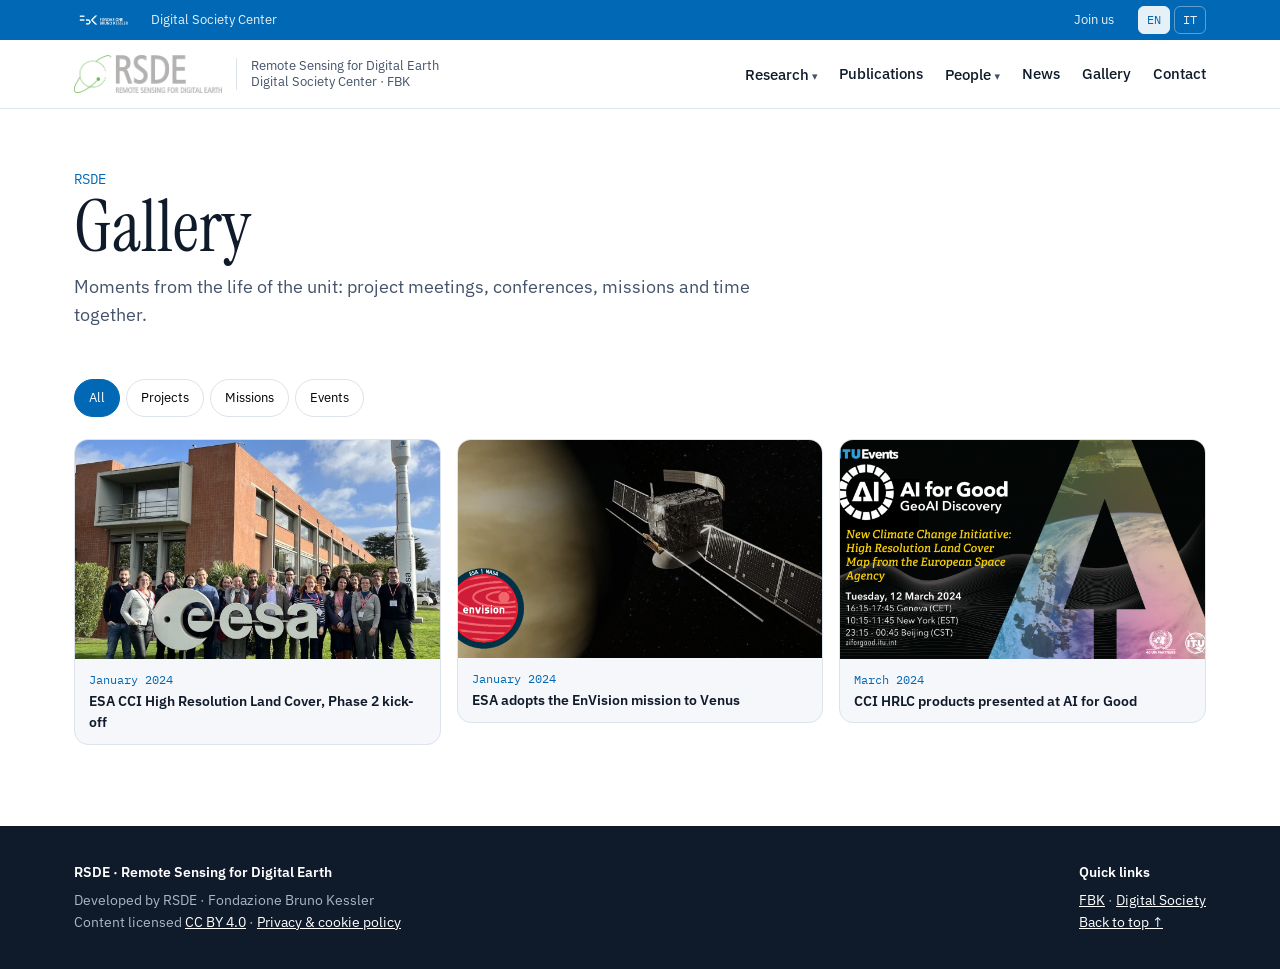
==== gallery.html @ 17e5438f "agg" ====
<!DOCTYPE html>
<html lang="en">
<head>
<meta charset="utf-8">
<meta name="viewport" content="width=device-width, initial-scale=1">
<title>Gallery · RSDE · FBK</title>
<meta name="description" content="Remote Sensing for Digital Earth (RSDE) is a research unit of the Digital Society Center at Fondazione Bruno Kessler. We develop methods to analyse remote sensing data for Earth observation and planetary exploration.">
<meta name="theme-color" content="#0068b4">
<link rel="icon" href="img/cropped-RSDE_Planet_colour_transparent-270x270.png">
<link rel="preconnect" href="https://fonts.googleapis.com">
<link rel="preconnect" href="https://fonts.gstatic.com" crossorigin>
<link href="https://fonts.googleapis.com/css2?family=IBM+Plex+Mono:wght@400;500&family=IBM+Plex+Sans:wght@400;500;600&family=Instrument+Serif:ital@0;1&display=swap" rel="stylesheet">
<script>
/* Images are served from ./img/ ; if a file is missing, fall back to the original URL */
window.addEventListener('error',function(e){var t=e.target;
  if(t&&t.tagName==='IMG'&&t.dataset.fallback&&!t.dataset.tried){t.dataset.tried='1';t.src=t.dataset.fallback;}},true);
</script>
<link rel="stylesheet" href="style.css">
</head>
<body id="top">

<div class="topbar">
  <div class="wrap">
    <a href="https://www.fbk.eu/" title="Fondazione Bruno Kessler"><img src="img/fbk-logo-white.png" data-fallback="https://most.fbk.eu/assets/images/logos/FBK_Logo_Horizontal_white.png" alt="Fondazione Bruno Kessler"></a>
    <a class="hide-s" href="https://digis.fbk.eu/">Digital Society Center</a>
    <div class="right">
      <a class="hide-s" href="index.html#join">Join us</a>
      <div class="lang"><a class="on" href="/">EN</a><a href="/it/">IT</a></div>
    </div>
  </div>
</div>

<header class="site">
  <div class="wrap">
    <a class="brand" href="index.html" title="RSDE home">
      <img src="img/RSDE__Digital-Society_colour.png" data-fallback="https://rsde.fbk.eu/wp-content/uploads/2022/10/RSDE__Digital-Society_colour.png" alt="RSDE · Digital Society · FBK">
      <span>Remote Sensing for Digital Earth<br>Digital Society Center · FBK</span>
    </a>
    <button class="burger" aria-label="Menu" onclick="document.querySelector('nav.main').classList.toggle('open')">☰</button>
    <nav class="main" onclick="if(event.target.tagName==='A')this.classList.remove('open')">
      <div class="dd"><a href="index.html#approach">Research</a>
        <div class="menu"><a href="index.html#approach">What we do</a><a href="index.html#projects">Projects</a><a href="index.html#work">Products & data</a></div>
      </div>
      <a href="index.html#publications">Publications</a>
      <div class="dd"><a href="index.html#team">People</a>
        <div class="menu"><a href="index.html#team">Team</a><a href="index.html#former">Alumni</a><a href="index.html#join">Join us</a></div>
      </div>
      <a href="index.html#latest">News</a>
      <a href="gallery.html">Gallery</a>
      <a href="index.html#contact">Contact</a>
    </nav>
  </div>
</header>

<main class="wrap">
  <div class="gal-hero">
    <span class="sec-num">RSDE</span>
    <h1>Gallery</h1>
    <p>Moments from the life of the unit: project meetings, conferences, missions and time together.</p>
  </div>
  <div class="gfilters" id="gfilters"></div>
  <div class="gallery" id="gallery"></div>
</main>

<dialog id="lightbox" aria-label="Photo viewer">
  <button class="x" aria-label="Close">×</button>
  <button class="prev" aria-label="Previous">←</button>
  <img alt="">
  <div class="cap"></div>
  <button class="next" aria-label="Next">→</button>
</dialog>

<footer>
  <div class="wrap">
    <div>
      <div style="color:#fff;font-weight:600;margin-bottom:6px">RSDE · Remote Sensing for Digital Earth</div>
      Developed by RSDE · Fondazione Bruno Kessler<br>
      Content licensed <a href="https://creativecommons.org/licenses/by/4.0/">CC BY 4.0</a> · <a href="https://www.fbk.eu/en/privacy-cookies-policy/">Privacy & cookie policy</a>
    </div>
    <div>
      <div style="color:#fff;font-weight:600;margin-bottom:6px">Quick links</div>
      <a href="https://www.fbk.eu/">FBK</a> · <a href="https://digis.fbk.eu/">Digital Society</a><br>
      <a href="#top">Back to top ↑</a>
    </div>
  </div>
</footer>

<script>
/* ---------- PHOTOS: add your group photos here ----------
   Put the image files in img/gallery/ and add one line per photo:
   {src:"img/gallery/name.jpg", title:"…", date:"2025-06", tag:"Events"}
   tag is used for the filter buttons (e.g. Team, Events, Conferences, Missions). */
const PHOTOS = [
  {src:"img/MicrosoftTeams-image-46-627x376.jpg", fallback:"https://rsde.fbk.eu/wp-content/uploads/2024/01/MicrosoftTeams-image-46-627x376.jpg",
   title:"ESA CCI High Resolution Land Cover, Phase 2 kick-off", date:"January 2024", tag:"Projects"},
  {src:"img/IMG_4627-627x375.png", fallback:"https://rsde.fbk.eu/wp-content/uploads/2024/01/IMG_4627-627x375.png",
   title:"ESA adopts the EnVision mission to Venus", date:"January 2024", tag:"Missions"},
  {src:"img/03-12-GEO-AI-627x376.png", fallback:"https://rsde.fbk.eu/wp-content/uploads/2024/02/03-12-GEO-AI-627x376.png",
   title:"CCI HRLC products presented at AI for Good", date:"March 2024", tag:"Events"}
];
/* ------------------------------------------------------- */
const esc = s => String(s).replace(/[&<>"]/g, c => ({'&':'&amp;','<':'&lt;','>':'&gt;','"':'&quot;'}[c]));
let tag = 'All', shown = [];
const tags = ['All', ...new Set(PHOTOS.map(p => p.tag).filter(Boolean))];
const fEl = document.getElementById('gfilters'), gEl = document.getElementById('gallery');
fEl.innerHTML = tags.length > 2 ? tags.map(t => `<button class="chip${t==='All'?' on':''}" data-t="${esc(t)}">${esc(t)}</button>`).join('') : '';
fEl.addEventListener('click', e => { const b = e.target.closest('.chip'); if (!b) return;
  tag = b.dataset.t; fEl.querySelectorAll('.chip').forEach(c => c.classList.toggle('on', c === b)); render(); });
function render(){
  shown = PHOTOS.filter(p => tag === 'All' || p.tag === tag);
  gEl.innerHTML = shown.length ? shown.map((p,i) => `
    <figure data-i="${i}"><img loading="lazy" src="${esc(p.src)}" ${p.fallback?`data-fallback="${esc(p.fallback)}"`:''} alt="${esc(p.title||'')}">
      ${p.title||p.date ? `<figcaption>${p.date?`<span class="d">${esc(p.date)}</span>`:''}<b>${esc(p.title||'')}</b></figcaption>` : ''}</figure>`).join('')
    : '<div class="gempty">No photos yet.</div>';
}
render();
const lb = document.getElementById('lightbox'); let cur = 0;
function show(i){ cur = (i + shown.length) % shown.length; const p = shown[cur];
  const im = lb.querySelector('img'); im.dataset.tried=''; im.dataset.fallback = p.fallback || ''; im.src = p.src; im.alt = p.title || '';
  lb.querySelector('.cap').textContent = [p.title, p.date].filter(Boolean).join(' · ');
  if (!lb.open) lb.showModal(); }
gEl.addEventListener('click', e => { const f = e.target.closest('figure'); if (f) show(+f.dataset.i); });
lb.querySelector('.prev').onclick = () => show(cur - 1);
lb.querySelector('.next').onclick = () => show(cur + 1);
lb.querySelector('.x').onclick = () => lb.close();
lb.addEventListener('click', e => { if (e.target === lb) lb.close(); });
document.addEventListener('keydown', e => { if (!lb.open) return;
  if (e.key === 'ArrowLeft') show(cur - 1); if (e.key === 'ArrowRight') show(cur + 1); });
</script>
</body>
</html>
---- style.css ----
:root{
    --blue:#0068b4; --blue-d:#004f8a; --blue-l:#e8f1f9;
    --earth:#1f7a5c; --earth-l:#e6f3ee;
    --ink:#0f1b2a; --ink-2:#44536a; --line:#dde3ea; --bg:#ffffff; --bg-2:#f5f7fa;
    --r:14px; --max:1180px;
  }
  *{box-sizing:border-box}
  html{scroll-behavior:smooth}
  body{margin:0;font-family:"IBM Plex Sans",system-ui,sans-serif;color:var(--ink);background:var(--bg);line-height:1.55;font-size:17px}
  a{color:var(--blue)}
  img{max-width:100%;display:block}
  .wrap{max-width:var(--max);margin:0 auto;padding:0 24px}
  .mono{font-family:"IBM Plex Mono",monospace}
  .serif{font-family:"Instrument Serif",Georgia,serif;font-weight:400}

  /* Top bar (dual logo, as in most.fbk.eu) */
  .topbar{background:var(--blue);color:#fff;font-size:13px}
  .topbar .wrap{display:flex;align-items:center;gap:18px;height:40px}
  .topbar img{height:20px;width:auto}
  .topbar a{color:#fff;text-decoration:none;opacity:.9}
  .topbar a:hover{opacity:1;text-decoration:underline}
  .topbar .right{margin-left:auto;display:flex;gap:16px;align-items:center}
  .topbar .lang a{border-color:rgba(255,255,255,.4);color:#fff}
  .topbar .lang a.on{background:#fff;color:var(--blue);border-color:#fff}
  @media(max-width:600px){.topbar .hide-s{display:none}}

  /* Header */
  header.site{position:sticky;top:0;z-index:50;background:rgba(255,255,255,.92);backdrop-filter:blur(8px);border-bottom:1px solid var(--line)}
  header.site .wrap{display:flex;align-items:center;gap:20px;height:68px}
  .brand{display:flex;align-items:center;gap:14px;text-decoration:none;color:var(--ink)}
  .brand img{height:38px;width:auto}
  .brand span{font-size:13px;color:var(--ink-2);line-height:1.25;border-left:1px solid var(--line);padding-left:14px}
  nav.main{margin-left:auto;display:flex;gap:22px;align-items:center}
  nav.main a{color:var(--ink);text-decoration:none;font-size:15px;font-weight:500}
  nav.main a:hover{color:var(--blue)}
  .lang{display:flex;gap:4px;margin-left:8px}
  .lang a{font-family:"IBM Plex Mono",monospace;font-size:12px;padding:4px 8px;border:1px solid var(--line);border-radius:6px;text-decoration:none;color:var(--ink-2)}
  .lang a.on{background:var(--ink);color:#fff;border-color:var(--ink)}
  .burger{display:none;margin-left:auto;background:none;border:1px solid var(--line);border-radius:8px;padding:8px 10px;cursor:pointer}
  /* Dropdowns */
  .dd{position:relative}
  .dd > a::after{content:" ▾";font-size:11px;color:var(--ink-2)}
  .dd .menu{position:absolute;top:100%;left:-14px;min-width:200px;background:#fff;border:1px solid var(--line);border-radius:12px;box-shadow:0 12px 30px rgba(15,27,42,.10);padding:8px;display:none;flex-direction:column}
  .dd .menu a{padding:8px 12px;border-radius:8px;font-weight:400;font-size:14px}
  .dd .menu a:hover{background:var(--blue-l)}
  .dd:hover .menu,.dd:focus-within .menu{display:flex}
  .dd::before{content:"";position:absolute;left:0;right:0;top:100%;height:12px}
  @media(max-width:900px){
    nav.main{display:none;position:absolute;top:68px;left:0;right:0;background:#fff;flex-direction:column;align-items:flex-start;padding:18px 24px;border-bottom:1px solid var(--line);gap:10px}
    nav.main.open{display:flex}
    .burger{display:block}
    .brand span{display:none}
    .dd .menu{display:flex;position:static;border:0;box-shadow:none;padding:4px 0 0 12px;min-width:0}
    .dd > a::after{content:""}
  }

  /* Latest news strip under hero */
  .latest{padding:28px 0 36px;border-top:1px solid var(--line);background:#fff}
  .latest .sub{margin:0 0 14px}
  .latest .rail > *{flex-basis:320px}
  .news-item{display:block;text-decoration:none;color:inherit;background:var(--bg-2);border:1px solid var(--line);border-radius:var(--r);padding:0 0 16px;overflow:hidden}
  .news-item > *:not(.nthumb){margin-left:18px;margin-right:18px}
  .news-item .nthumb{aspect-ratio:16/9;background:#0b1622;margin-bottom:12px;overflow:hidden}
  .news-item .nthumb img{width:100%;height:100%;object-fit:cover}
  .mini .mlogo{height:56px;display:flex;align-items:center;margin-bottom:10px}
  .mini .mlogo img{max-height:56px;max-width:120px;width:auto;object-fit:contain}
  .news-item:hover{border-color:var(--blue)}
  .news-item .date{font-family:"IBM Plex Mono",monospace;font-size:12px;color:var(--blue)}
  .news-item h4{margin:6px 0 4px;font-size:16px;line-height:1.3}
  .news-item p{margin:0;font-size:14px;color:var(--ink-2)}

  /* Vision / approach */
  .vision{display:grid;grid-template-columns:1fr 1.4fr;gap:48px;margin-bottom:56px;align-items:start}
  @media(max-width:860px){.vision{grid-template-columns:1fr}}
  .vision blockquote{margin:0;font-family:"Instrument Serif",Georgia,serif;font-size:clamp(26px,3vw,36px);line-height:1.15}
  .vision blockquote em{color:var(--earth)}
  .steps{display:grid;grid-template-columns:repeat(3,1fr);gap:14px}
  @media(max-width:600px){.steps{grid-template-columns:1fr}}
  .step{border-top:3px solid var(--blue);padding-top:12px}
  .step:nth-child(2){border-color:var(--earth)}
  .step:nth-child(3){border-color:var(--ink)}
  .step b{display:block;font-size:16px;margin-bottom:4px}
  .step p{margin:0;font-size:14px;color:var(--ink-2)}
  .subhead{font-family:"IBM Plex Mono",monospace;font-size:13px;color:var(--ink-2);text-transform:uppercase;letter-spacing:.06em;margin:0 0 16px}

  /* Join us */
  .join{display:grid;grid-template-columns:repeat(3,1fr);gap:18px}
  @media(max-width:900px){.join{grid-template-columns:1fr}}
  .join .card .body{gap:10px}
  .join .card a.more{margin-top:auto;font-weight:600;text-decoration:none}

  /* Hero */
  .hero{padding:72px 0 40px;background:
     radial-gradient(1200px 500px at 85% -10%, var(--blue-l), transparent 60%),
     radial-gradient(800px 400px at -10% 110%, var(--earth-l), transparent 60%)}
  .hero-id{display:flex;align-items:center;gap:22px;margin-bottom:24px}
  .hero-id img{width:clamp(92px,11vw,140px);height:auto;filter:drop-shadow(0 10px 24px rgba(0,104,180,.18))}
  .hero-id .nm{font-family:"IBM Plex Mono",monospace;font-size:13px;letter-spacing:.08em;text-transform:uppercase;color:var(--ink-2);line-height:1.5}
  .hero-id .nm b{display:block;font-family:"IBM Plex Sans",sans-serif;font-size:clamp(22px,2.6vw,30px);letter-spacing:0;text-transform:none;color:var(--ink);font-weight:600}
  .hero h1{font-family:"Instrument Serif",Georgia,serif;font-weight:400;font-size:clamp(42px,6.4vw,84px);line-height:1.02;letter-spacing:-.01em;margin:0 0 22px;max-width:15ch}
  .hero h1 em{color:var(--blue)}
  .hero p.lead{font-size:20px;color:var(--ink-2);max-width:60ch;margin:0 0 28px}
  .btns{display:flex;gap:12px;flex-wrap:wrap;margin-bottom:26px}
  .btn{display:inline-block;padding:12px 20px;border-radius:999px;text-decoration:none;font-weight:600;font-size:15px;border:1.5px solid var(--blue)}
  .btn.primary{background:var(--blue);color:#fff}
  .btn.primary:hover{background:var(--blue-d)}
  .btn.ghost{color:var(--blue);background:#fff}
  .tags{display:flex;gap:8px;flex-wrap:wrap}
  .tag{font-size:13px;padding:5px 12px;border-radius:999px;background:#fff;border:1px solid var(--line);color:var(--ink-2)}
  .tag.eo{border-color:#b9d7c9;background:var(--earth-l);color:var(--earth)}
  .tag.se{border-color:#c4d8ec;background:var(--blue-l);color:var(--blue-d)}
  .showcase{display:grid;grid-template-columns:repeat(4,1fr);grid-auto-rows:170px;gap:12px;margin:0 0 36px}
  .showcase figure{margin:0;position:relative;border-radius:var(--r);overflow:hidden;background:#0b1622}
  .showcase figure.big{grid-column:span 2;grid-row:span 2}
  .showcase img{width:100%;height:100%;object-fit:cover}
  .showcase figcaption{position:absolute;left:0;right:0;bottom:0;padding:22px 10px 8px;font-size:12px;color:#fff;background:linear-gradient(transparent,rgba(0,0,0,.75))}
  @media(max-width:900px){.showcase{grid-template-columns:repeat(2,1fr);grid-auto-rows:140px}}
  @media(max-width:560px){.showcase{grid-auto-rows:110px}}

  /* Sections */
  section{padding:84px 0;border-top:1px solid var(--line)}
  section.alt{background:var(--bg-2)}
  .sec-head{display:flex;align-items:baseline;gap:18px;margin-bottom:14px}
  .sec-num{font-family:"IBM Plex Mono",monospace;font-size:14px;color:var(--blue)}
  .sec-head h2{font-family:"Instrument Serif",Georgia,serif;font-weight:400;font-size:clamp(34px,4.4vw,52px);margin:0;line-height:1.05}
  .sec-intro{color:var(--ink-2);max-width:68ch;margin:0 0 40px;font-size:18px}
  h3{font-size:19px;margin:0 0 8px}

  /* Approach */
  .grid4{display:grid;grid-template-columns:repeat(4,1fr);gap:18px}
  @media(max-width:1000px){.grid4{grid-template-columns:repeat(2,1fr)}}
  @media(max-width:600px){.grid4{grid-template-columns:1fr}}
  .card{background:#fff;border:1px solid var(--line);border-radius:var(--r);overflow:hidden;display:flex;flex-direction:column}
  .card .thumb{aspect-ratio:16/10;background:#0b1622;overflow:hidden}
  .card .thumb img{width:100%;height:100%;object-fit:cover}
  .card .body{padding:20px;display:flex;flex-direction:column;gap:6px;flex:1}
  .card .k{font-family:"IBM Plex Mono",monospace;font-size:12px;color:var(--blue)}
  .card p{margin:0;color:var(--ink-2);font-size:15px}
  .card ul{margin:6px 0 0;padding-left:18px;color:var(--ink-2);font-size:14px}
  .card .meta{margin-top:auto;padding-top:12px;font-size:13px;color:var(--ink-2);display:flex;gap:8px;flex-wrap:wrap}
  .pill{font-size:12px;padding:3px 10px;border-radius:999px;background:var(--blue-l);color:var(--blue-d)}
  .pill.g{background:var(--earth-l);color:var(--earth)}
  .apps{margin-top:30px;display:flex;gap:10px;flex-wrap:wrap;align-items:center}
  .apps strong{font-size:14px;margin-right:6px}
  .callout{margin-top:36px;padding:26px 28px;border-radius:var(--r);background:var(--ink);color:#fff;display:flex;gap:24px;align-items:center;justify-content:space-between;flex-wrap:wrap}
  .callout p{margin:0;max-width:70ch;color:#cfd8e3}
  .callout h3{color:#fff}
  .callout .btn{border-color:#fff;background:#fff;color:var(--ink)}

  /* Projects */
  .grid3{display:grid;grid-template-columns:repeat(3,1fr);gap:18px}
  @media(max-width:1000px){.grid3{grid-template-columns:repeat(2,1fr)}}
  @media(max-width:640px){.grid3{grid-template-columns:1fr}}
  .proj-logo{height:120px;display:flex;align-items:center;justify-content:center;background:#fff;border-bottom:1px solid var(--line);padding:18px}
  .proj-logo img{max-height:84px;width:auto;object-fit:contain}
  .sub{display:flex;justify-content:space-between;align-items:center;margin:56px 0 18px}
  .sub h3{font-size:22px;margin:0}
  .arrows button{width:40px;height:40px;border-radius:50%;border:1px solid var(--line);background:#fff;cursor:pointer;font-size:18px}
  .arrows button:hover{border-color:var(--blue);color:var(--blue)}
  .rail{display:flex;gap:16px;overflow-x:auto;scroll-snap-type:x mandatory;padding-bottom:8px;scrollbar-width:thin}
  .rail > *{flex:0 0 280px;scroll-snap-align:start}
  .mini{background:#fff;border:1px solid var(--line);border-radius:var(--r);padding:18px}
  .mini .k{font-family:"IBM Plex Mono",monospace;font-size:12px;color:var(--ink-2)}
  .mini h4{margin:6px 0;font-size:16px}
  .mini p{margin:0;font-size:14px;color:var(--ink-2)}

  /* Work */
  .grid2{display:grid;grid-template-columns:repeat(2,1fr);gap:18px}
  @media(max-width:760px){.grid2{grid-template-columns:1fr}}

  /* Publications */
  .pub-tools{display:flex;gap:12px;flex-wrap:wrap;margin-bottom:22px}
  .pub-tools input{flex:1;min-width:240px;padding:12px 16px;border:1px solid var(--line);border-radius:10px;font:inherit;font-size:15px}
  .pub-tools input:focus{outline:2px solid var(--blue);border-color:transparent}
  .chips{display:flex;gap:6px;flex-wrap:wrap}
  .chip{font:inherit;font-size:13px;padding:8px 14px;border-radius:999px;border:1px solid var(--line);background:#fff;cursor:pointer}
  .chip.on{background:var(--blue);color:#fff;border-color:var(--blue)}
  ol.pubs{list-style:none;margin:0;padding:0}
  ol.pubs li{display:grid;grid-template-columns:70px 1fr;gap:18px;padding:16px 0;border-bottom:1px solid var(--line)}
  ol.pubs .y{font-family:"IBM Plex Mono",monospace;color:var(--blue);font-size:14px;padding-top:2px}
  ol.pubs .t{font-weight:600}
  ol.pubs .a{color:var(--ink-2);font-size:14px}
  ol.pubs .v{font-style:italic;font-size:14px;color:var(--ink-2)}
  ol.pubs a{font-family:"IBM Plex Mono",monospace;font-size:12px}
  .pub-tools[hidden]{display:none}
  .count{font-size:13px;color:var(--ink-2);margin:0 0 6px}

  /* Team */
  .team{display:grid;grid-template-columns:repeat(5,1fr);gap:18px}
  @media(max-width:1000px){.team{grid-template-columns:repeat(3,1fr)}}
  @media(max-width:560px){.team{grid-template-columns:repeat(2,1fr)}}
  .person{text-align:left}
  .person .ph{aspect-ratio:1;border-radius:var(--r);overflow:hidden;background:linear-gradient(135deg,var(--blue-l),var(--earth-l));display:flex;align-items:center;justify-content:center;font-family:"Instrument Serif",serif;font-size:44px;color:var(--blue)}
  .person .ph img{width:100%;height:100%;object-fit:cover}
  .person h4{margin:12px 0 2px;font-size:16px}
  .person p{margin:0;font-size:14px;color:var(--ink-2)}

  #people .subhead{margin-top:36px}
  #people .subhead:first-child{margin-top:0}
  .chips-people{display:flex;flex-wrap:wrap;gap:10px}
  .pc{background:#fff;border:1px solid var(--line);border-radius:999px;padding:8px 16px;font-size:14px;color:var(--ink-2)}
  .pc b{color:var(--ink);font-weight:600;margin-right:4px}
  /* Person cards & profile */
  a.person{text-decoration:none;color:inherit;display:block}
  a.person .ph{transition:transform .2s, box-shadow .2s}
  a.person:hover .ph{transform:translateY(-3px);box-shadow:0 10px 24px rgba(0,104,180,.15)}
  a.person .more{font-size:13px;color:var(--blue);opacity:0;transition:opacity .2s}
  a.person:hover .more,a.person:focus .more{opacity:1}
  a.pc{text-decoration:none}
  a.pc:hover{border-color:var(--blue)}
  dialog#profile{border:0;border-radius:18px;padding:0;width:min(760px,92vw);max-height:88vh;box-shadow:0 30px 80px rgba(15,27,42,.3)}
  dialog#profile::backdrop{background:rgba(15,27,42,.55);backdrop-filter:blur(3px)}
  .pbody{padding:32px;overflow:auto}
  .pclose{position:absolute;top:12px;right:14px;width:38px;height:38px;border-radius:50%;border:1px solid var(--line);background:#fff;font-size:22px;cursor:pointer;line-height:1}
  .ptop{display:grid;grid-template-columns:180px 1fr;gap:26px;align-items:start;margin-bottom:22px}
  @media(max-width:560px){.ptop{grid-template-columns:1fr}.ptop .ph{max-width:160px}}
  .ptop .ph{aspect-ratio:1;border-radius:var(--r);overflow:hidden;background:linear-gradient(135deg,var(--blue-l),var(--earth-l));display:flex;align-items:center;justify-content:center;font-family:"Instrument Serif",serif;font-size:56px;color:var(--blue)}
  .ptop .ph img{width:100%;height:100%;object-fit:cover}
  .ptop .k{font-family:"IBM Plex Mono",monospace;font-size:12px;color:var(--blue)}
  .ptop h3{font-family:"Instrument Serif",Georgia,serif;font-weight:400;font-size:38px;margin:4px 0 2px;line-height:1.05}
  .ptop .role{margin:0 0 14px;color:var(--ink-2)}
  .plinks{display:flex;flex-wrap:wrap;gap:8px}
  .plinks a{font-size:13px;padding:6px 12px;border-radius:999px;border:1px solid var(--line);text-decoration:none;font-weight:500}
  .plinks a:hover{border-color:var(--blue);background:var(--blue-l)}
  .bio{font-size:16px;line-height:1.65;color:var(--ink)}
  .bio .muted{color:var(--ink-2);font-style:italic}
  /* News */
  .news{display:grid;grid-template-columns:repeat(3,1fr);gap:18px}
  @media(max-width:900px){.news{grid-template-columns:1fr}}
  .news .date{font-family:"IBM Plex Mono",monospace;font-size:12px;color:var(--blue)}
  .news a.card{text-decoration:none;color:inherit}
  .news a.card:hover{border-color:var(--blue)}

  /* Contact */
  .contact{display:grid;grid-template-columns:1fr;gap:40px;align-items:start}
  @media(max-width:800px){.contact{grid-template-columns:1fr}}
  .contact address{font-style:normal;font-size:19px;line-height:1.6}
  .contact .links{display:flex;flex-direction:column;gap:10px;margin-top:22px}
  .contact .links a{font-weight:500}

  footer{background:var(--ink);color:#aab6c4;padding:36px 0;font-size:14px}
  footer .wrap{display:flex;gap:20px;justify-content:space-between;flex-wrap:wrap}
  footer a{color:#fff}

  /* Gallery page */
  .gal-hero{padding:56px 0 24px}
  .gal-hero h1{font-family:"Instrument Serif",Georgia,serif;font-weight:400;font-size:clamp(42px,6vw,72px);margin:0 0 10px;line-height:1}
  .gal-hero p{color:var(--ink-2);max-width:62ch;font-size:18px;margin:0}
  .gfilters{display:flex;gap:6px;flex-wrap:wrap;margin:26px 0 22px}
  .gallery{columns:3 300px;column-gap:16px;padding-bottom:80px}
  .gallery figure{break-inside:avoid;margin:0 0 16px;border-radius:var(--r);overflow:hidden;background:var(--bg-2);border:1px solid var(--line);cursor:zoom-in}
  .gallery img{width:100%;height:auto;transition:transform .3s}
  .gallery figure:hover img{transform:scale(1.03)}
  .gallery figcaption{padding:10px 14px;font-size:14px;color:var(--ink-2)}
  .gallery figcaption b{display:block;color:var(--ink);font-weight:600}
  .gallery figcaption .d{font-family:"IBM Plex Mono",monospace;font-size:12px;color:var(--blue)}
  .gempty{padding:40px;border:1px dashed var(--line);border-radius:var(--r);color:var(--ink-2);text-align:center}
  dialog#lightbox{border:0;padding:0;background:transparent;max-width:94vw;max-height:94vh;overflow:visible}
  dialog#lightbox::backdrop{background:rgba(8,14,22,.9)}
  #lightbox img{max-width:94vw;max-height:82vh;border-radius:10px;display:block;margin:0 auto}
  #lightbox .cap{color:#dfe7f0;text-align:center;margin-top:12px;font-size:15px}
  #lightbox button{position:fixed;top:50%;transform:translateY(-50%);width:48px;height:48px;border-radius:50%;border:0;background:rgba(255,255,255,.15);color:#fff;font-size:22px;cursor:pointer}
  #lightbox button:hover{background:rgba(255,255,255,.3)}
  #lightbox .prev{left:20px} #lightbox .next{right:20px}
  #lightbox .x{top:28px;right:20px;transform:none}
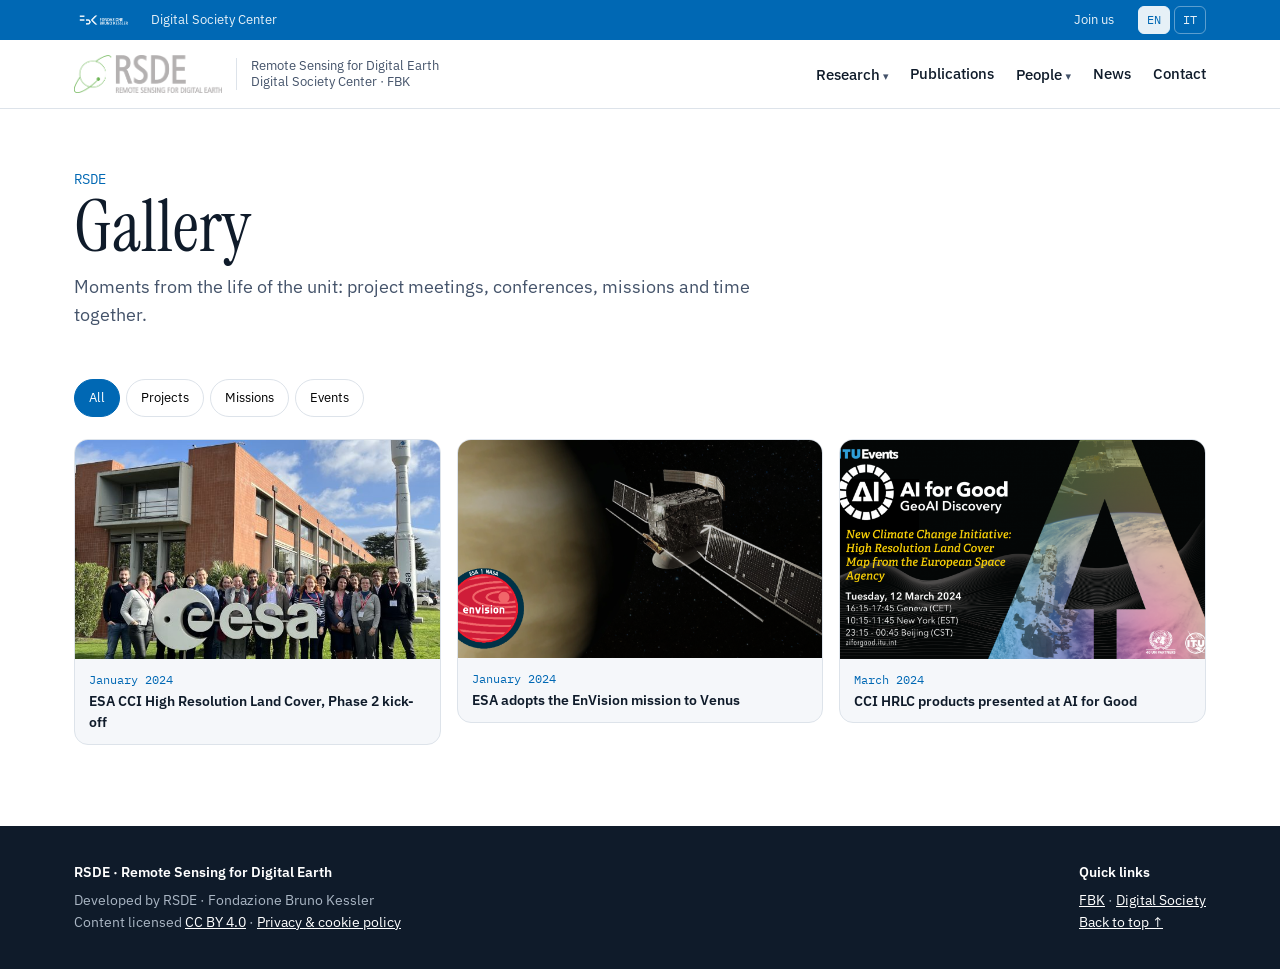
==== commit 9ff587d4: "agg" ====
--- a/gallery.html
+++ b/gallery.html
@@ -41,12 +41,11 @@
       <div class="dd"><a href="index.html#approach">Research</a>
         <div class="menu"><a href="index.html#approach">What we do</a><a href="index.html#projects">Projects</a><a href="index.html#work">Products & data</a></div>
       </div>
-      <a href="index.html#publications">Publications</a>
+      <a href="publications.html">Publications</a>
       <div class="dd"><a href="index.html#team">People</a>
         <div class="menu"><a href="index.html#team">Team</a><a href="index.html#former">Alumni</a><a href="index.html#join">Join us</a></div>
       </div>
       <a href="index.html#latest">News</a>
-      <a href="gallery.html">Gallery</a>
       <a href="index.html#contact">Contact</a>
     </nav>
   </div>
--- a/style.css
+++ b/style.css
@@ -263,3 +263,24 @@
   #lightbox button:hover{background:rgba(255,255,255,.3)}
   #lightbox .prev{left:20px} #lightbox .next{right:20px}
   #lightbox .x{top:28px;right:20px;transform:none}
+
+  /* Publication tabs */
+  .ptabs{display:flex;gap:4px;border-bottom:1px solid var(--line);margin-bottom:22px;flex-wrap:wrap}
+  .ptab{font:inherit;font-size:16px;font-weight:600;background:none;border:0;border-bottom:3px solid transparent;padding:12px 18px;margin-bottom:-1px;cursor:pointer;color:var(--ink-2)}
+  .ptab span{font-family:"IBM Plex Mono",monospace;font-size:12px;font-weight:400;background:var(--line);border-radius:999px;padding:2px 8px;margin-left:6px;color:var(--ink-2)}
+  .ptab:hover{color:var(--ink)}
+  .ptab.on{color:var(--blue);border-bottom-color:var(--blue)}
+  .ptab.on span{background:var(--blue-l);color:var(--blue-d)}
+  #pubtoggle[hidden]{display:none}
+
+  /* Person link icons */
+  .person a.pl{text-decoration:none;color:inherit;display:block}
+  .person a.pl .ph{transition:transform .2s, box-shadow .2s}
+  .person a.pl:hover .ph{transform:translateY(-3px);box-shadow:0 10px 24px rgba(0,104,180,.15)}
+  .person a.pl:hover h4{color:var(--blue)}
+  .picons{display:flex;gap:8px;margin-top:10px;flex-wrap:wrap}
+  .picons a{width:34px;height:34px;border-radius:50%;border:1px solid var(--line);display:flex;align-items:center;justify-content:center;color:var(--ink-2);background:#fff;transition:all .15s}
+  .picons a:hover{color:#fff;background:var(--blue);border-color:var(--blue)}
+  .picons svg{width:16px;height:16px}
+  .plinks a{display:inline-flex;align-items:center;gap:6px}
+  .plinks svg{width:15px;height:15px}
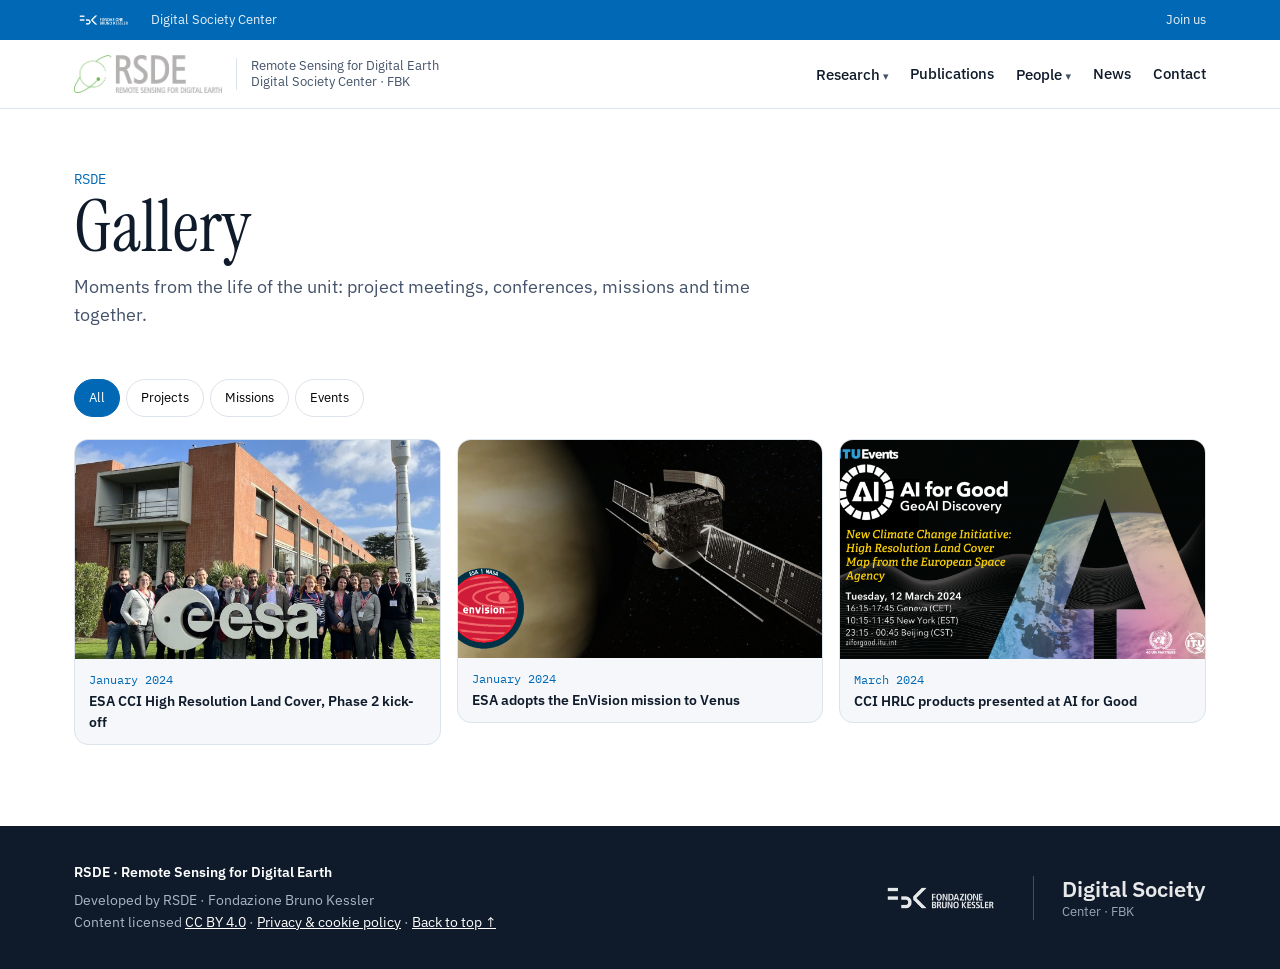
==== commit c0ab147d: "aagg" ====
--- a/gallery.html
+++ b/gallery.html
@@ -25,7 +25,6 @@
     <a class="hide-s" href="https://digis.fbk.eu/">Digital Society Center</a>
     <div class="right">
       <a class="hide-s" href="index.html#join">Join us</a>
-      <div class="lang"><a class="on" href="/">EN</a><a href="/it/">IT</a></div>
     </div>
   </div>
 </div>
@@ -74,12 +73,11 @@
     <div>
       <div style="color:#fff;font-weight:600;margin-bottom:6px">RSDE · Remote Sensing for Digital Earth</div>
       Developed by RSDE · Fondazione Bruno Kessler<br>
-      Content licensed <a href="https://creativecommons.org/licenses/by/4.0/">CC BY 4.0</a> · <a href="https://www.fbk.eu/en/privacy-cookies-policy/">Privacy & cookie policy</a>
+      Content licensed <a href="https://creativecommons.org/licenses/by/4.0/">CC BY 4.0</a> · <a href="https://www.fbk.eu/en/privacy-cookies-policy/">Privacy & cookie policy</a> · <a href="#top">Back to top ↑</a>
     </div>
-    <div>
-      <div style="color:#fff;font-weight:600;margin-bottom:6px">Quick links</div>
-      <a href="https://www.fbk.eu/">FBK</a> · <a href="https://digis.fbk.eu/">Digital Society</a><br>
-      <a href="#top">Back to top ↑</a>
+    <div class="flinks">
+      <a href="https://www.fbk.eu/" class="fl"><img src="img/fbk-logo-white.png" data-fallback="https://most.fbk.eu/assets/images/logos/FBK_Logo_Horizontal_white.png" alt="Fondazione Bruno Kessler"></a>
+      <a href="https://digis.fbk.eu/" class="fl ft"><span>Digital Society</span><small>Center · FBK</small></a>
     </div>
   </div>
 </footer>
--- a/style.css
+++ b/style.css
@@ -284,3 +284,30 @@
   .picons svg{width:16px;height:16px}
   .plinks a{display:inline-flex;align-items:center;gap:6px}
   .plinks svg{width:15px;height:15px}
+
+  /* Research directions: icons instead of animated images */
+  .ithumb{height:120px;display:flex;align-items:center;padding:0 22px;background:linear-gradient(135deg,var(--blue-l),#fff);color:var(--blue);border-bottom:1px solid var(--line)}
+  .ithumb.g{background:linear-gradient(135deg,var(--earth-l),#fff);color:var(--earth)}
+  .ithumb svg{width:56px;height:56px}
+
+  /* Products: same frame and proportions for every image */
+  #work .card .thumb{aspect-ratio:16/9;background:#0b1622;border-bottom:1px solid var(--line)}
+  #work .card .thumb img{width:100%;height:100%;object-fit:cover;object-position:center}
+  #work .card{transition:box-shadow .2s, transform .2s}
+  #work .card:hover{box-shadow:0 14px 30px rgba(15,27,42,.10);transform:translateY(-2px)}
+
+  /* Contact with map */
+  .contact{grid-template-columns:1fr 1.25fr!important;gap:40px;align-items:stretch}
+  @media(max-width:800px){.contact{grid-template-columns:1fr!important}}
+  .cmap{border-radius:var(--r);overflow:hidden;border:1px solid var(--line);min-height:340px;background:var(--bg-2)}
+  .cmap iframe{width:100%;height:100%;min-height:340px;border:0;display:block}
+
+  /* Footer: bigger institutional links */
+  footer .wrap{align-items:center}
+  .flinks{display:flex;align-items:center;gap:28px;flex-wrap:wrap}
+  .flinks .fl{display:flex;align-items:center;text-decoration:none;opacity:.9;transition:opacity .15s}
+  .flinks .fl:hover{opacity:1}
+  .flinks img{height:44px;width:auto}
+  .flinks .ft{flex-direction:column;align-items:flex-start;border-left:1px solid rgba(255,255,255,.25);padding-left:28px;line-height:1.15}
+  .flinks .ft span{color:#fff;font-size:22px;font-weight:600}
+  .flinks .ft small{color:#aab6c4;font-size:13px;margin-top:3px}
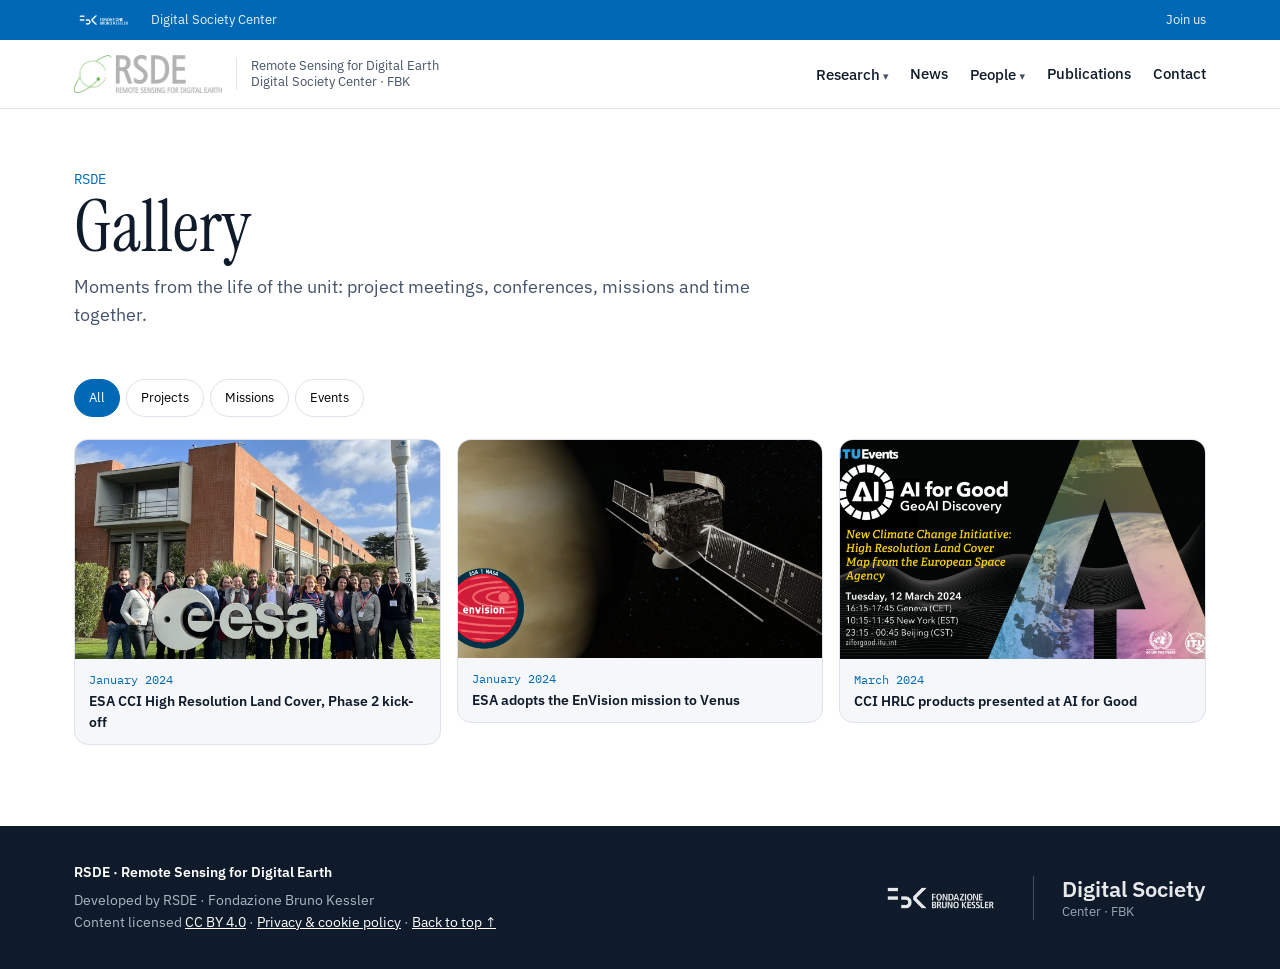
==== commit b9af689d: "agg" ====
--- a/gallery.html
+++ b/gallery.html
@@ -40,11 +40,11 @@
       <div class="dd"><a href="index.html#approach">Research</a>
         <div class="menu"><a href="index.html#approach">What we do</a><a href="index.html#projects">Projects</a><a href="index.html#work">Products & data</a></div>
       </div>
-      <a href="publications.html">Publications</a>
+      <a href="index.html#latest">News</a>
       <div class="dd"><a href="index.html#team">People</a>
         <div class="menu"><a href="index.html#team">Team</a><a href="index.html#former">Alumni</a><a href="index.html#join">Join us</a></div>
       </div>
-      <a href="index.html#latest">News</a>
+      <a href="publications.html">Publications</a>
       <a href="index.html#contact">Contact</a>
     </nav>
   </div>
--- a/style.css
+++ b/style.css
@@ -311,3 +311,15 @@
   .flinks .ft{flex-direction:column;align-items:flex-start;border-left:1px solid rgba(255,255,255,.25);padding-left:28px;line-height:1.15}
   .flinks .ft span{color:#fff;font-size:22px;font-weight:600}
   .flinks .ft small{color:#aab6c4;font-size:13px;margin-top:3px}
+
+  /* Hero slider (replaces the mosaic) */
+  .slider{position:relative;aspect-ratio:21/9;border-radius:18px;overflow:hidden;background:#0b1622;margin:0 0 40px;box-shadow:0 18px 40px rgba(15,27,42,.15)}
+  @media(max-width:700px){.slider{aspect-ratio:4/3}}
+  .slide{position:absolute;inset:0;margin:0;opacity:0;transition:opacity 1s ease}
+  .slide.on{opacity:1}
+  .slide img{width:100%;height:100%;object-fit:cover}
+  .slide figcaption{position:absolute;left:0;right:0;bottom:0;padding:60px 28px 22px;color:#fff;font-size:17px;font-weight:500;background:linear-gradient(transparent,rgba(5,12,20,.8))}
+  .slide figcaption span{display:block;font-family:"IBM Plex Mono",monospace;font-size:12px;letter-spacing:.08em;text-transform:uppercase;color:#bfe0ff;margin-bottom:4px}
+  .sdots{position:absolute;right:22px;bottom:24px;display:flex;gap:8px;z-index:2}
+  .sdots button{width:9px;height:9px;border-radius:50%;border:0;padding:0;background:rgba(255,255,255,.45);cursor:pointer;transition:all .2s}
+  .sdots button.on{background:#fff;width:24px;border-radius:5px}
